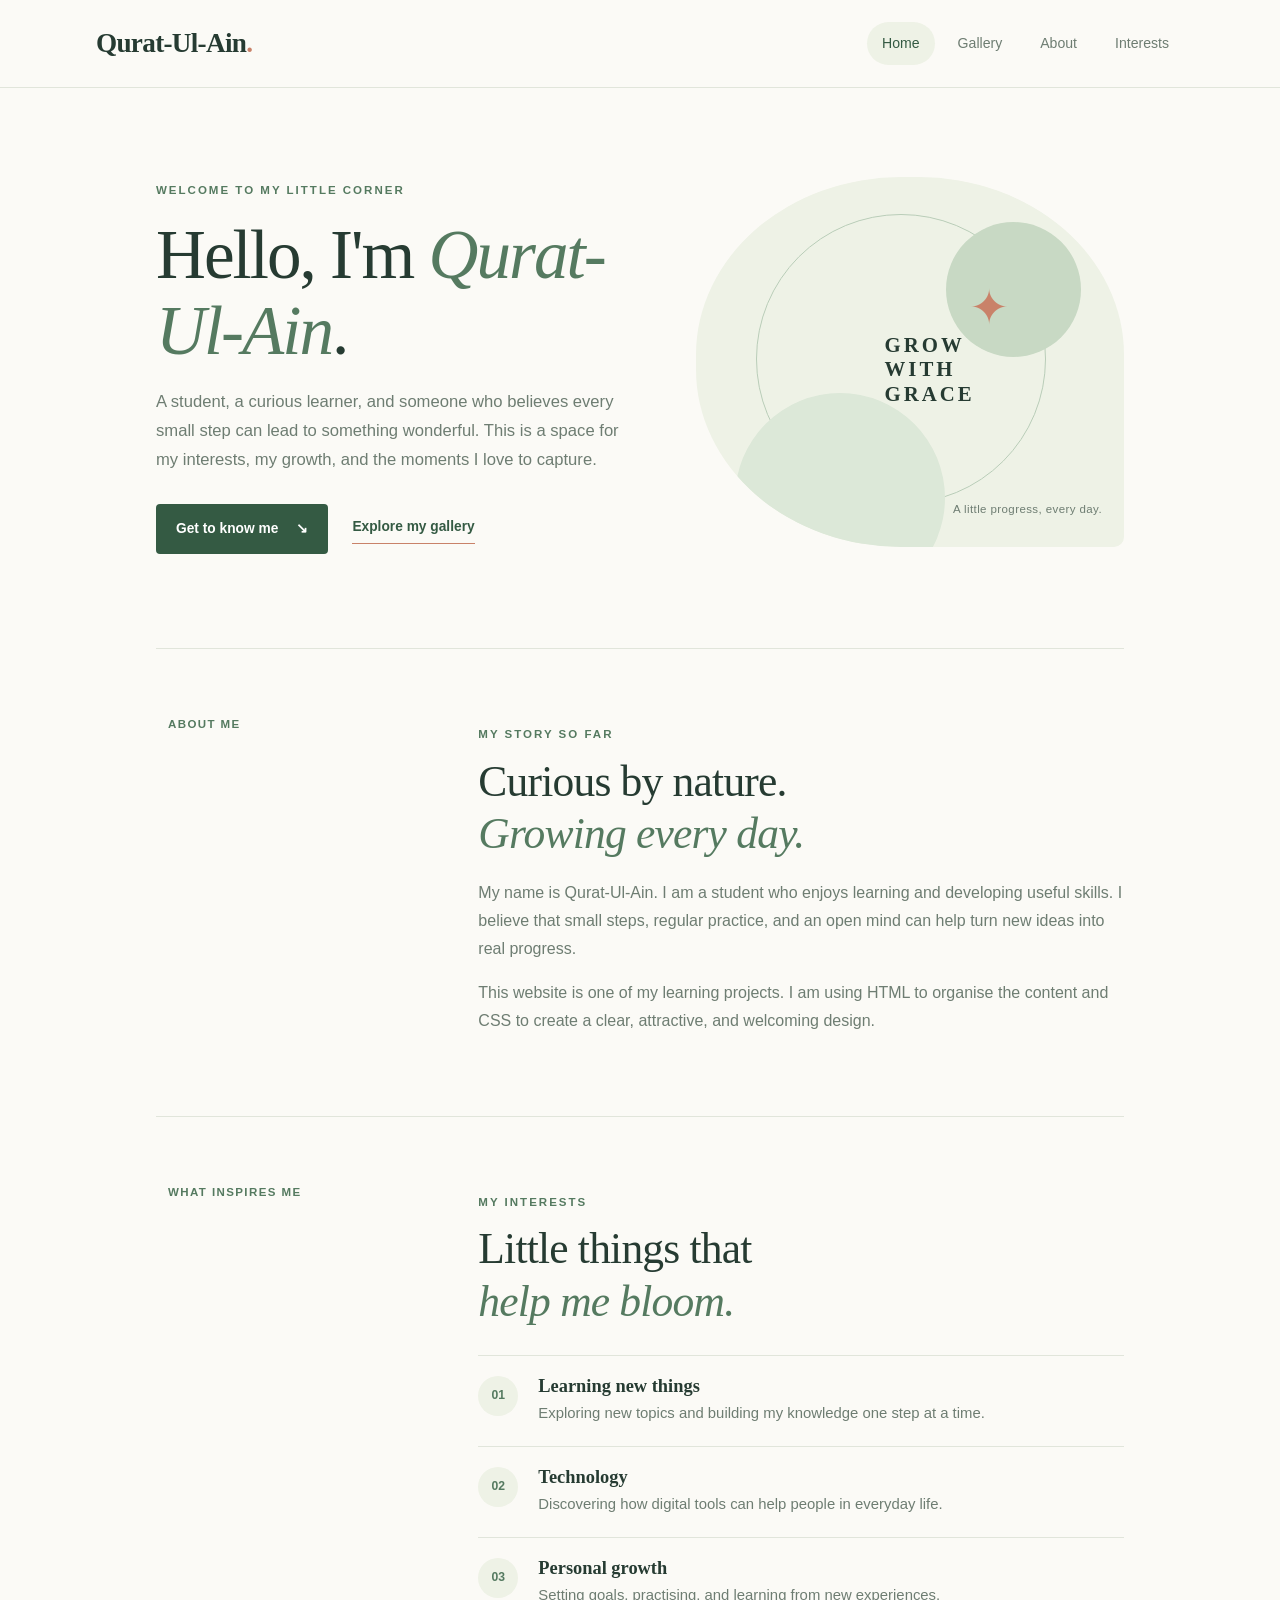
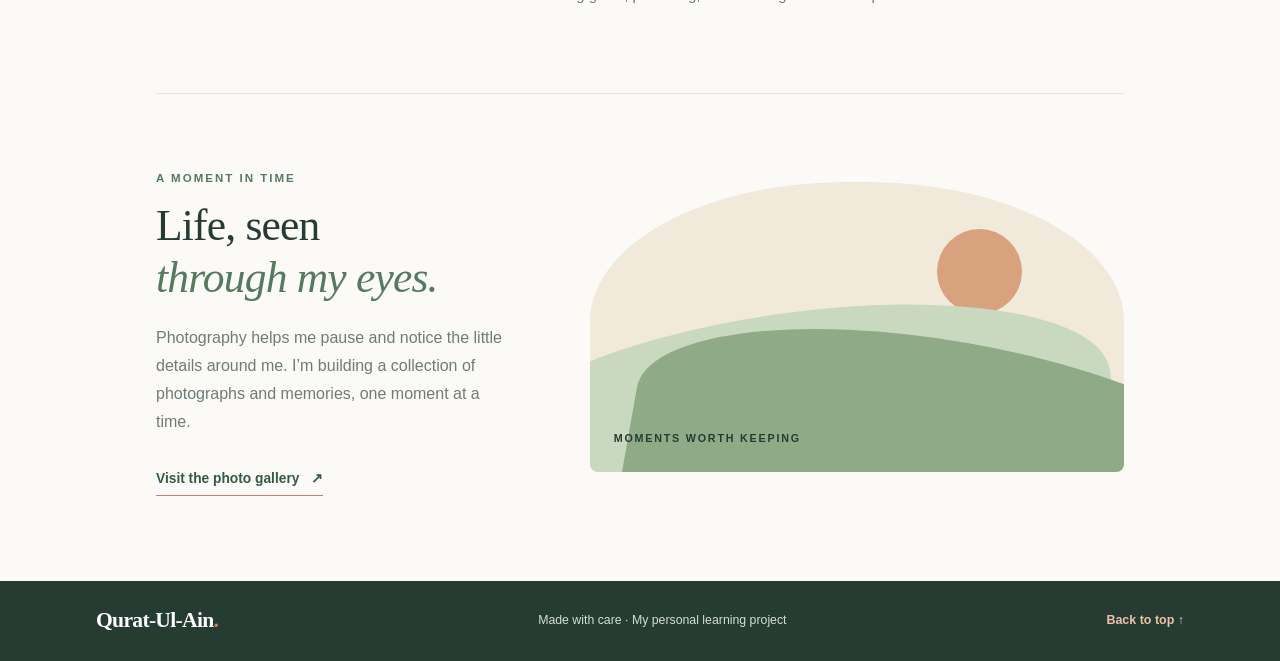
==== A3/index.html @ e38ca382 "Add files via upload" ====
<!DOCTYPE html>
<html lang="en">
<head>
  <meta charset="UTF-8">
  <meta name="viewport" content="width=device-width, initial-scale=1.0">
  <meta name="description" content="The personal website of Qurat-Ul-Ain, sharing her interests, learning journey, and photography.">
  <title>Qurat-Ul-Ain | Personal Website</title>
  <link rel="stylesheet" href="style.css">
</head>
<body>
  <header class="site-header" id="top">
    <a class="wordmark" href="index.html" aria-label="Qurat-Ul-Ain home">Qurat-Ul-Ain<span>.</span></a>
    <nav class="site-nav" aria-label="Main navigation">
      <a href="index.html" aria-current="page">Home</a>
      <a href="gallery.html">Gallery</a>
      <a href="index.html#about">About</a>
      <a href="index.html#interests">Interests</a>
    </nav>
  </header>

  <main>
    <section class="hero">
      <div class="hero-copy">
        <p class="eyebrow">WELCOME TO MY LITTLE CORNER</p>
        <h1>Hello, I'm <em>Qurat-Ul-Ain</em>.</h1>
        <p class="hero-text">A student, a curious learner, and someone who believes every small step can lead to something wonderful. This is a space for my interests, my growth, and the moments I love to capture.</p>
        <div class="hero-actions">
          <a class="button button-primary" href="#about">Get to know me <span aria-hidden="true">↘</span></a>
          <a class="text-link" href="gallery.html">Explore my gallery</a>
        </div>
      </div>
      <div class="hero-art" aria-label="Decorative illustration">
        <div class="art-orbit"></div>
        <div class="art-circle art-circle-one"></div>
        <div class="art-circle art-circle-two"></div>
        <div class="art-leaf">✦</div>
        <div class="art-note"><span>GROW</span><span>WITH</span><span>GRACE</span></div>
        <p class="art-caption">A little progress, every day.</p>
      </div>
    </section>

    <section class="content-section" id="about">
      <div class="section-label"><span></span> ABOUT ME</div>
      <div class="section-content">
        <p class="eyebrow">MY STORY SO FAR</p>
        <h2>Curious by nature.<br><em>Growing every day.</em></h2>
        <p>My name is Qurat-Ul-Ain. I am a student who enjoys learning and developing useful skills. I believe that small steps, regular practice, and an open mind can help turn new ideas into real progress.</p>
        <p>This website is one of my learning projects. I am using HTML to organise the content and CSS to create a clear, attractive, and welcoming design.</p>
      </div>
    </section>

    <section class="content-section interests" id="interests">
      <div class="section-label"><span></span> WHAT INSPIRES ME</div>
      <div class="section-content">
        <p class="eyebrow">MY INTERESTS</p>
        <h2>Little things that<br><em>help me bloom.</em></h2>
        <div class="interest-list">
          <article class="interest-item"><span class="interest-number">01</span><div><h3>Learning new things</h3><p>Exploring new topics and building my knowledge one step at a time.</p></div></article>
          <article class="interest-item"><span class="interest-number">02</span><div><h3>Technology</h3><p>Discovering how digital tools can help people in everyday life.</p></div></article>
          <article class="interest-item"><span class="interest-number">03</span><div><h3>Personal growth</h3><p>Setting goals, practising, and learning from new experiences.</p></div></article>
        </div>
      </div>
    </section>

    <section class="feature-section">
      <div class="feature-copy">
        <p class="eyebrow">A MOMENT IN TIME</p>
        <h2>Life, seen<br><em>through my eyes.</em></h2>
        <p>Photography helps me pause and notice the little details around me. I’m building a collection of photographs and memories, one moment at a time.</p>
        <a class="text-link" href="gallery.html">Visit the photo gallery <span aria-hidden="true">↗</span></a>
      </div>
      <a class="feature-art" href="gallery.html" aria-label="Visit the photo gallery">
        <div class="feature-sun"></div><div class="feature-hill hill-back"></div><div class="feature-hill hill-front"></div>
        <span class="feature-art-label">MOMENTS WORTH KEEPING</span>
      </a>
    </section>
  </main>

  <footer class="site-footer">
    <a class="footer-brand" href="index.html">Qurat-Ul-Ain<span>.</span></a>
    <p>Made with care · My personal learning project</p>
    <a href="#top" class="back-top">Back to top ↑</a>
  </footer>
</body>
</html>
---- A3/style.css ----
:root {
  --ink: #263b32;
  --muted: #6e7d72;
  --green: #557a60;
  --green-dark: #345a43;
  --sage: #dce8d8;
  --sage-light: #eef2e6;
  --paper: #fbfaf6;
  --line: #e1e5db;
  --clay: #c98269;
  --pink: #f2dfd8;
}
* { box-sizing: border-box; }
html { scroll-behavior: smooth; scroll-padding-top: 90px; }
body { margin: 0; background: var(--paper); color: var(--ink); font-family: "Trebuchet MS", Arial, sans-serif; line-height: 1.75; }
a { color: inherit; }
.site-header { min-height: 88px; padding: 18px 7.5%; display: flex; align-items: center; justify-content: space-between; gap: 24px; border-bottom: 1px solid var(--line); background: rgba(251,250,246,.96); }
.wordmark, .footer-brand { font: 700 1.7rem/1.2 Georgia, serif; text-decoration: none; letter-spacing: -.7px; white-space: nowrap; }
.wordmark span, .footer-brand span { color: var(--clay); }
.site-nav { display: flex; align-items: center; gap: 8px; flex-wrap: wrap; }
.site-nav a { text-decoration: none; padding: 9px 15px; border-radius: 999px; color: var(--muted); font-size: .88rem; transition: background .2s, color .2s; }
.site-nav a:hover, .site-nav a[aria-current="page"] { color: var(--green-dark); background: var(--sage-light); }
main { max-width: 1160px; margin: 0 auto; padding: 0 7.5%; }
.hero { display: grid; grid-template-columns: 1.05fr .95fr; gap: 7%; align-items: center; padding: 82px 0 94px; }
.eyebrow { color: var(--green); font-size: .72rem; font-weight: 700; letter-spacing: 2px; line-height: 1.5; }
.hero h1, .gallery-hero h1 { margin: 18px 0; font: 400 clamp(2.8rem, 5.4vw, 4.7rem)/1.1 Georgia, serif; letter-spacing: -2px; }
h1 em, h2 em { color: var(--green); font-weight: 400; }
.hero-text { max-width: 520px; color: var(--muted); font-size: 1.04rem; }
.hero-actions { display: flex; align-items: center; gap: 24px; flex-wrap: wrap; margin-top: 30px; }
.button { display: inline-flex; align-items: center; gap: 18px; padding: 13px 20px; border-radius: 4px; text-decoration: none; font-size: .86rem; font-weight: 700; }
.button-primary { background: var(--green-dark); color: white; }
.button-primary:hover { background: var(--green); }
.text-link { display: inline-block; color: var(--green-dark); font-size: .86rem; font-weight: 700; text-decoration: none; border-bottom: 1px solid var(--clay); padding-bottom: 4px; }
.text-link span { margin-left: 8px; }
.hero-art { min-height: 370px; position: relative; overflow: hidden; background: var(--sage-light); border-radius: 48% 48% 10px 48%; }
.art-orbit { position: absolute; width: 290px; height: 290px; left: 14%; top: 10%; border: 1px solid #b9cdb8; border-radius: 50%; }
.art-circle { position: absolute; border-radius: 50%; }
.art-circle-one { width: 210px; height: 210px; left: 9%; bottom: -15%; background: var(--sage); }
.art-circle-two { width: 135px; height: 135px; right: 10%; top: 12%; background: #c8d9c4; }
.art-leaf { position: absolute; top: 24%; right: 27%; color: var(--clay); font-size: 3rem; }
.art-note { position: absolute; top: 42%; left: 44%; display: flex; flex-direction: column; font: 700 1.3rem/1.2 Georgia, serif; letter-spacing: 3px; }
.art-caption { position: absolute; bottom: 16px; right: 22px; color: var(--muted); font-size: .72rem; letter-spacing: .4px; }
.content-section, .feature-section { display: grid; grid-template-columns: .55fr 1.45fr; gap: 8%; padding: 65px 0; border-top: 1px solid var(--line); }
.section-label { color: var(--green); font-size: .72rem; font-weight: 700; letter-spacing: 1.4px; }
.section-label span { margin-right: 12px; color: var(--clay); }
.section-content { max-width: 700px; }
.section-content h2, .feature-copy h2, .gallery-heading h2 { margin: 10px 0 20px; font: 400 clamp(2rem, 3.4vw, 3rem)/1.2 Georgia, serif; letter-spacing: -.8px; }
.section-content > p:not(.eyebrow), .feature-copy > p:not(.eyebrow) { color: var(--muted); }
.interest-list { margin-top: 28px; }
.interest-item { display: flex; gap: 20px; padding: 20px 0; border-top: 1px solid var(--line); }
.interest-number { display: grid; place-items: center; flex: 0 0 40px; width: 40px; height: 40px; border-radius: 50%; background: var(--sage-light); color: var(--green); font-size: .76rem; font-weight: 700; }
.interest-item h3 { margin: 0 0 3px; font: 700 1.15rem Georgia, serif; }
.interest-item p { margin: 0; color: var(--muted); font-size: .93rem; }
.feature-section { grid-template-columns: .8fr 1.2fr; align-items: center; padding-bottom: 85px; }
.feature-copy > p:not(.eyebrow) { max-width: 420px; }
.feature-copy .text-link { margin-top: 15px; }
.feature-art { min-height: 290px; position: relative; display: block; overflow: hidden; background: #f1e9d9; border-radius: 48% 48% 8px 8px; text-decoration: none; }
.feature-sun { position: absolute; top: 16%; right: 19%; width: 85px; height: 85px; border-radius: 50%; background: #d9a27e; }
.feature-hill { position: absolute; bottom: -15%; width: 120%; height: 70%; border-radius: 50% 50% 0 0; }
.hill-back { left: -22%; background: #c9d9bf; transform: rotate(-8deg); }
.hill-front { right: -28%; bottom: -25%; background: #8eaa86; transform: rotate(10deg); }
.feature-art-label { position: absolute; left: 24px; bottom: 24px; color: var(--ink); font-size: .67rem; font-weight: 700; letter-spacing: 1.8px; }
.site-footer { display: flex; justify-content: space-between; align-items: center; gap: 20px; padding: 27px 7.5%; background: var(--ink); color: white; }
.footer-brand { font-size: 1.35rem; }
.site-footer p { margin: 0; color: #d4dfd3; font-size: .77rem; }
.back-top { color: #edc2a9; text-decoration: none; font-size: .78rem; font-weight: 700; white-space: nowrap; }
/* Gallery page */
.gallery-hero { position: relative; overflow: hidden; padding: 76px 0 65px; border-bottom: 1px solid var(--line); }
.gallery-hero h1 { max-width: 700px; }
.gallery-hero > p:not(.eyebrow) { max-width: 600px; color: var(--muted); }
.gallery-flower { position: absolute; right: 5%; top: 15%; color: var(--clay); font-size: 8rem; opacity: .65; transform: rotate(-12deg); }
.gallery-section { padding: 55px 0 80px; }
.gallery-heading { display: flex; justify-content: space-between; align-items: end; gap: 20px; margin-bottom: 28px; }
.gallery-heading h2 { margin-bottom: 0; }
.gallery-count { color: var(--muted); font-size: .75rem; letter-spacing: 1.5px; }
.gallery-grid { display: grid; grid-template-columns: repeat(3, minmax(0, 1fr)); gap: 28px 22px; align-items: start; }
.gallery-card { margin: 0; min-width: 0; }
.gallery-card img, .image-fallback { width: 100%; height: 250px; object-fit: cover; border-radius: 7px; background: var(--sage-light); }
.gallery-card.gallery-tall img, .gallery-card.gallery-tall .image-fallback { height: 330px; }
.image-fallback { display: none; flex-direction: column; align-items: center; justify-content: center; padding: 18px; text-align: center; color: var(--green-dark); }
.image-fallback span { font-size: 2.5rem; color: var(--clay); line-height: 1.2; }
.image-fallback strong { margin-top: 10px; font: 400 1.25rem Georgia, serif; }
.image-fallback small { margin-top: 7px; color: var(--muted); font-size: .72rem; }
.fallback-sage { background: #e3ebdf; }
.fallback-clay { background: #f1e0d8; }
.fallback-cream { background: #f1ead9; }
.fallback-pink { background: #f1e4e5; }
.gallery-card figcaption { display: flex; gap: 13px; align-items: start; padding: 14px 2px 0; }
.gallery-card figcaption > span { color: var(--clay); font-size: .73rem; font-weight: 700; }
.gallery-card figcaption strong, .gallery-card figcaption small { display: block; }
.gallery-card figcaption strong { font: 700 1rem Georgia, serif; }
.gallery-card figcaption small { margin-top: 3px; color: var(--muted); font-size: .75rem; }
.gallery-note { margin-top: 35px; padding: 16px 20px; background: var(--sage-light); color: var(--muted); font-size: .82rem; border-left: 3px solid var(--green); }
code { padding: 2px 5px; background: white; border-radius: 3px; }
@media (max-width: 760px) {
  .site-header { padding: 17px 6%; align-items: flex-start; flex-direction: column; gap: 12px; }
  .site-nav { gap: 3px; }
  .site-nav a { padding: 8px 11px; font-size: .82rem; }
  main { padding: 0 6%; }
  .hero { grid-template-columns: 1fr; gap: 35px; padding: 55px 0 65px; }
  .hero-art { min-height: 285px; }
  .content-section, .feature-section { grid-template-columns: 1fr; gap: 22px; padding: 48px 0; }
  .feature-art { min-height: 250px; }
  .gallery-hero { padding: 55px 0 45px; }
  .gallery-flower { right: 0; top: 12%; font-size: 5rem; opacity: .35; }
  .gallery-grid { grid-template-columns: repeat(2, minmax(0, 1fr)); gap: 24px 15px; }
  .gallery-card img, .image-fallback { height: 220px; }
  .gallery-card.gallery-tall img, .gallery-card.gallery-tall .image-fallback { height: 270px; }
  .site-footer { padding: 24px 6%; align-items: flex-start; flex-direction: column; gap: 10px; }
}
@media (max-width: 480px) {
  .wordmark { font-size: 1.55rem; }
  .hero h1, .gallery-hero h1 { font-size: 2.65rem; }
  .hero-actions { align-items: flex-start; flex-direction: column; gap: 16px; }
  .gallery-grid { grid-template-columns: 1fr; }
  .gallery-card img, .image-fallback, .gallery-card.gallery-tall img, .gallery-card.gallery-tall .image-fallback { height: 290px; }
  .gallery-heading { align-items: flex-start; flex-direction: column; }
}
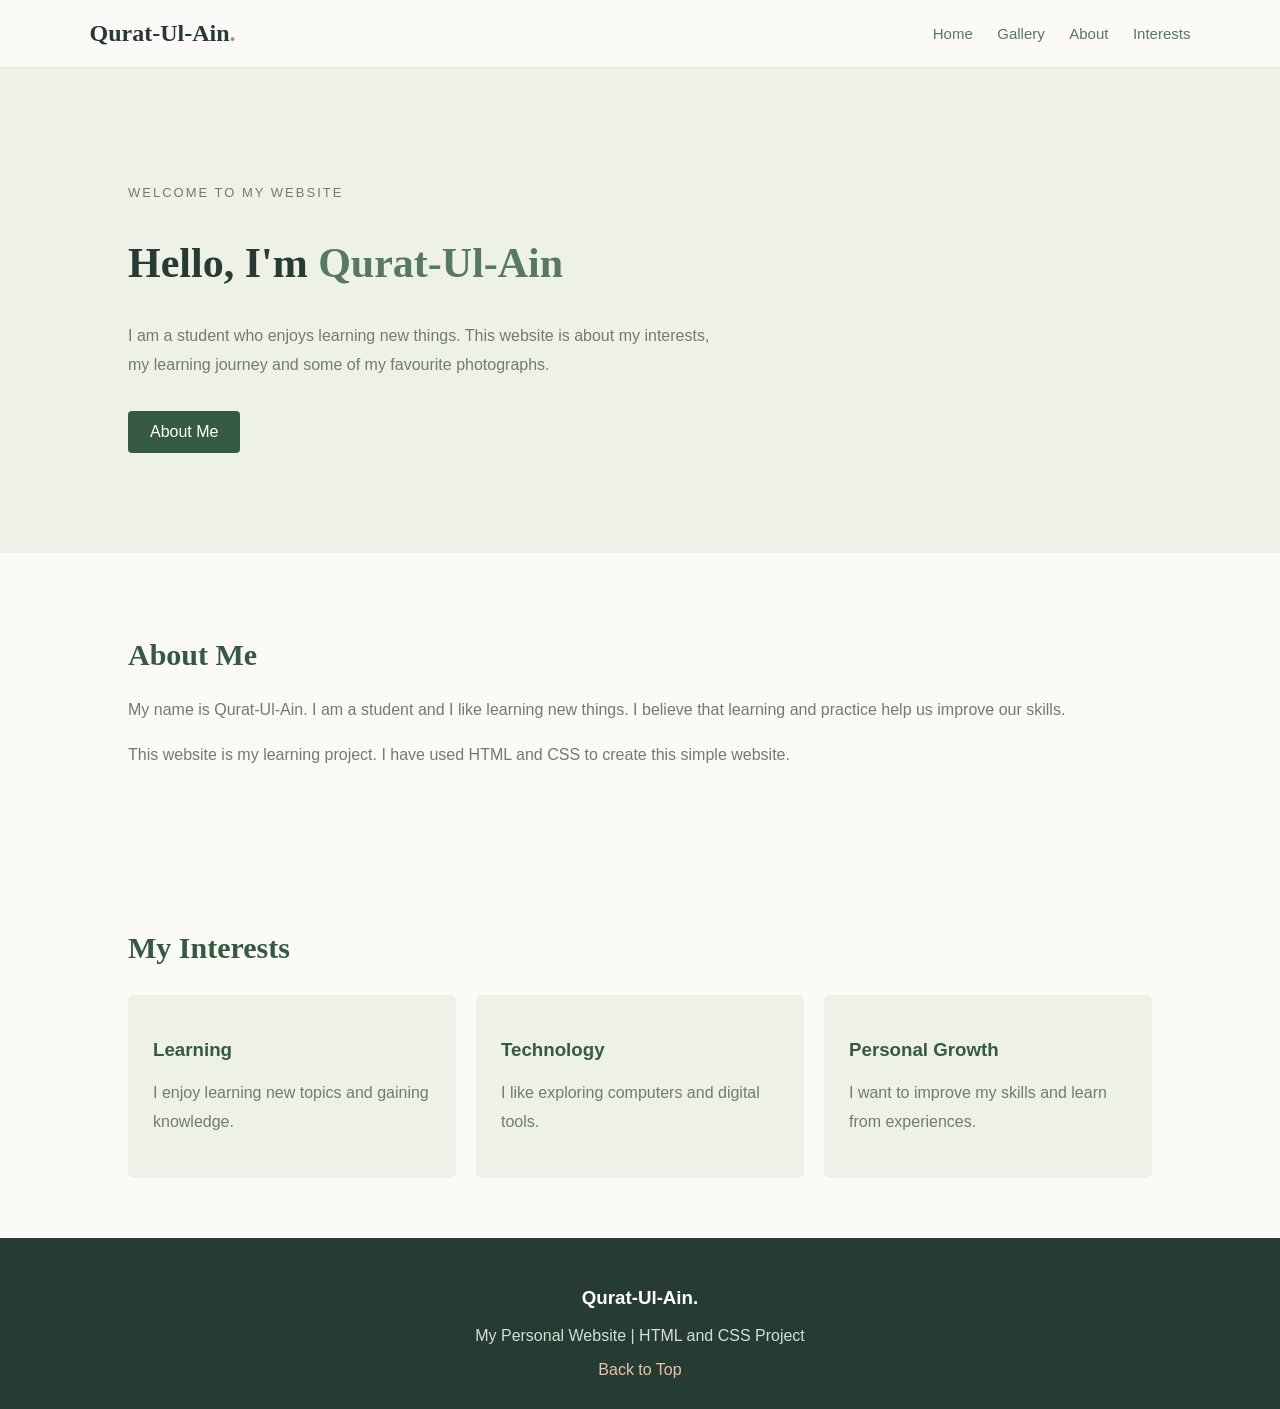
==== commit 28280311: "Add files via upload" ====
--- a/A3/index.html
+++ b/A3/index.html
@@ -1,85 +1,109 @@
+
 <!DOCTYPE html>
 <html lang="en">
 <head>
-  <meta charset="UTF-8">
-  <meta name="viewport" content="width=device-width, initial-scale=1.0">
-  <meta name="description" content="The personal website of Qurat-Ul-Ain, sharing her interests, learning journey, and photography.">
-  <title>Qurat-Ul-Ain | Personal Website</title>
-  <link rel="stylesheet" href="style.css">
+    <meta charset="UTF-8">
+    <meta name="viewport" content="width=device-width, initial-scale=1.0">
+
+    <title>Qurat-Ul-Ain | Home</title>
+
+    <link rel="stylesheet" href="style.css">
 </head>
+
 <body>
-  <header class="site-header" id="top">
-    <a class="wordmark" href="index.html" aria-label="Qurat-Ul-Ain home">Qurat-Ul-Ain<span>.</span></a>
-    <nav class="site-nav" aria-label="Main navigation">
-      <a href="index.html" aria-current="page">Home</a>
-      <a href="gallery.html">Gallery</a>
-      <a href="index.html#about">About</a>
-      <a href="index.html#interests">Interests</a>
-    </nav>
-  </header>
 
-  <main>
-    <section class="hero">
-      <div class="hero-copy">
-        <p class="eyebrow">WELCOME TO MY LITTLE CORNER</p>
-        <h1>Hello, I'm <em>Qurat-Ul-Ain</em>.</h1>
-        <p class="hero-text">A student, a curious learner, and someone who believes every small step can lead to something wonderful. This is a space for my interests, my growth, and the moments I love to capture.</p>
-        <div class="hero-actions">
-          <a class="button button-primary" href="#about">Get to know me <span aria-hidden="true">↘</span></a>
-          <a class="text-link" href="gallery.html">Explore my gallery</a>
+    <!-- Navigation Bar -->
+    <header>
+        <h2>Qurat-Ul-Ain<span>.</span></h2>
+
+        <nav>
+            <a href="index.html">Home</a>
+            <a href="gallery.html">Gallery</a>
+            <a href="#about">About</a>
+            <a href="#interests">Interests</a>
+        </nav>
+    </header>
+
+    <!-- Home Section -->
+    <section class="home" id="home">
+
+        <div class="home-text">
+            <p class="small-heading">WELCOME TO MY WEBSITE</p>
+
+            <h1>Hello, I'm <span>Qurat-Ul-Ain</span></h1>
+
+            <p>
+                I am a student who enjoys learning new things.
+                This website is about my interests, my learning
+                journey and some of my favourite photographs.
+            </p>
+
+            <a href="#about" class="btn">About Me</a>
         </div>
-      </div>
-      <div class="hero-art" aria-label="Decorative illustration">
-        <div class="art-orbit"></div>
-        <div class="art-circle art-circle-one"></div>
-        <div class="art-circle art-circle-two"></div>
-        <div class="art-leaf">✦</div>
-        <div class="art-note"><span>GROW</span><span>WITH</span><span>GRACE</span></div>
-        <p class="art-caption">A little progress, every day.</p>
-      </div>
+
     </section>
 
-    <section class="content-section" id="about">
-      <div class="section-label"><span></span> ABOUT ME</div>
-      <div class="section-content">
-        <p class="eyebrow">MY STORY SO FAR</p>
-        <h2>Curious by nature.<br><em>Growing every day.</em></h2>
-        <p>My name is Qurat-Ul-Ain. I am a student who enjoys learning and developing useful skills. I believe that small steps, regular practice, and an open mind can help turn new ideas into real progress.</p>
-        <p>This website is one of my learning projects. I am using HTML to organise the content and CSS to create a clear, attractive, and welcoming design.</p>
-      </div>
+    <!-- About Section -->
+    <section id="about">
+
+        <h2>About Me</h2>
+
+        <p>
+            My name is Qurat-Ul-Ain. I am a student and I like
+            learning new things. I believe that learning and
+            practice help us improve our skills.
+        </p>
+
+        <p>
+            This website is my learning project. I have used
+            HTML and CSS to create this simple website.
+        </p>
+
     </section>
 
-    <section class="content-section interests" id="interests">
-      <div class="section-label"><span></span> WHAT INSPIRES ME</div>
-      <div class="section-content">
-        <p class="eyebrow">MY INTERESTS</p>
-        <h2>Little things that<br><em>help me bloom.</em></h2>
-        <div class="interest-list">
-          <article class="interest-item"><span class="interest-number">01</span><div><h3>Learning new things</h3><p>Exploring new topics and building my knowledge one step at a time.</p></div></article>
-          <article class="interest-item"><span class="interest-number">02</span><div><h3>Technology</h3><p>Discovering how digital tools can help people in everyday life.</p></div></article>
-          <article class="interest-item"><span class="interest-number">03</span><div><h3>Personal growth</h3><p>Setting goals, practising, and learning from new experiences.</p></div></article>
+    <!-- Interests Section -->
+    <section id="interests">
+
+        <h2>My Interests</h2>
+
+        <div class="interest-container">
+
+            <div class="interest-box">
+                <h3>Learning</h3>
+                <p>
+                    I enjoy learning new topics and gaining knowledge.
+                </p>
+            </div>
+
+            <div class="interest-box">
+                <h3>Technology</h3>
+                <p>
+                    I like exploring computers and digital tools.
+                </p>
+            </div>
+
+            <div class="interest-box">
+                <h3>Personal Growth</h3>
+                <p>
+                    I want to improve my skills and learn from experiences.
+                </p>
+            </div>
+
         </div>
-      </div>
+
     </section>
 
-    <section class="feature-section">
-      <div class="feature-copy">
-        <p class="eyebrow">A MOMENT IN TIME</p>
-        <h2>Life, seen<br><em>through my eyes.</em></h2>
-        <p>Photography helps me pause and notice the little details around me. I’m building a collection of photographs and memories, one moment at a time.</p>
-        <a class="text-link" href="gallery.html">Visit the photo gallery <span aria-hidden="true">↗</span></a>
-      </div>
-      <a class="feature-art" href="gallery.html" aria-label="Visit the photo gallery">
-        <div class="feature-sun"></div><div class="feature-hill hill-back"></div><div class="feature-hill hill-front"></div>
-        <span class="feature-art-label">MOMENTS WORTH KEEPING</span>
-      </a>
-    </section>
-  </main>
+  
+    <!-- Footer -->
+    <footer>
 
-  <footer class="site-footer">
-    <a class="footer-brand" href="index.html">Qurat-Ul-Ain<span>.</span></a>
-    <p>Made with care · My personal learning project</p>
-    <a href="#top" class="back-top">Back to top ↑</a>
-  </footer>
+        <h3>Qurat-Ul-Ain.</h3>
+
+        <p>My Personal Website | HTML and CSS Project</p>
+
+        <a href="#home">Back to Top</a>
+
+    </footer>
+
 </body>
 </html>
--- a/A3/style.css
+++ b/A3/style.css
@@ -1,118 +1,251 @@
-:root {
-  --ink: #263b32;
-  --muted: #6e7d72;
-  --green: #557a60;
-  --green-dark: #345a43;
-  --sage: #dce8d8;
-  --sage-light: #eef2e6;
-  --paper: #fbfaf6;
-  --line: #e1e5db;
-  --clay: #c98269;
-  --pink: #f2dfd8;
-}
-* { box-sizing: border-box; }
-html { scroll-behavior: smooth; scroll-padding-top: 90px; }
-body { margin: 0; background: var(--paper); color: var(--ink); font-family: "Trebuchet MS", Arial, sans-serif; line-height: 1.75; }
-a { color: inherit; }
-.site-header { min-height: 88px; padding: 18px 7.5%; display: flex; align-items: center; justify-content: space-between; gap: 24px; border-bottom: 1px solid var(--line); background: rgba(251,250,246,.96); }
-.wordmark, .footer-brand { font: 700 1.7rem/1.2 Georgia, serif; text-decoration: none; letter-spacing: -.7px; white-space: nowrap; }
-.wordmark span, .footer-brand span { color: var(--clay); }
-.site-nav { display: flex; align-items: center; gap: 8px; flex-wrap: wrap; }
-.site-nav a { text-decoration: none; padding: 9px 15px; border-radius: 999px; color: var(--muted); font-size: .88rem; transition: background .2s, color .2s; }
-.site-nav a:hover, .site-nav a[aria-current="page"] { color: var(--green-dark); background: var(--sage-light); }
-main { max-width: 1160px; margin: 0 auto; padding: 0 7.5%; }
-.hero { display: grid; grid-template-columns: 1.05fr .95fr; gap: 7%; align-items: center; padding: 82px 0 94px; }
-.eyebrow { color: var(--green); font-size: .72rem; font-weight: 700; letter-spacing: 2px; line-height: 1.5; }
-.hero h1, .gallery-hero h1 { margin: 18px 0; font: 400 clamp(2.8rem, 5.4vw, 4.7rem)/1.1 Georgia, serif; letter-spacing: -2px; }
-h1 em, h2 em { color: var(--green); font-weight: 400; }
-.hero-text { max-width: 520px; color: var(--muted); font-size: 1.04rem; }
-.hero-actions { display: flex; align-items: center; gap: 24px; flex-wrap: wrap; margin-top: 30px; }
-.button { display: inline-flex; align-items: center; gap: 18px; padding: 13px 20px; border-radius: 4px; text-decoration: none; font-size: .86rem; font-weight: 700; }
-.button-primary { background: var(--green-dark); color: white; }
-.button-primary:hover { background: var(--green); }
-.text-link { display: inline-block; color: var(--green-dark); font-size: .86rem; font-weight: 700; text-decoration: none; border-bottom: 1px solid var(--clay); padding-bottom: 4px; }
-.text-link span { margin-left: 8px; }
-.hero-art { min-height: 370px; position: relative; overflow: hidden; background: var(--sage-light); border-radius: 48% 48% 10px 48%; }
-.art-orbit { position: absolute; width: 290px; height: 290px; left: 14%; top: 10%; border: 1px solid #b9cdb8; border-radius: 50%; }
-.art-circle { position: absolute; border-radius: 50%; }
-.art-circle-one { width: 210px; height: 210px; left: 9%; bottom: -15%; background: var(--sage); }
-.art-circle-two { width: 135px; height: 135px; right: 10%; top: 12%; background: #c8d9c4; }
-.art-leaf { position: absolute; top: 24%; right: 27%; color: var(--clay); font-size: 3rem; }
-.art-note { position: absolute; top: 42%; left: 44%; display: flex; flex-direction: column; font: 700 1.3rem/1.2 Georgia, serif; letter-spacing: 3px; }
-.art-caption { position: absolute; bottom: 16px; right: 22px; color: var(--muted); font-size: .72rem; letter-spacing: .4px; }
-.content-section, .feature-section { display: grid; grid-template-columns: .55fr 1.45fr; gap: 8%; padding: 65px 0; border-top: 1px solid var(--line); }
-.section-label { color: var(--green); font-size: .72rem; font-weight: 700; letter-spacing: 1.4px; }
-.section-label span { margin-right: 12px; color: var(--clay); }
-.section-content { max-width: 700px; }
-.section-content h2, .feature-copy h2, .gallery-heading h2 { margin: 10px 0 20px; font: 400 clamp(2rem, 3.4vw, 3rem)/1.2 Georgia, serif; letter-spacing: -.8px; }
-.section-content > p:not(.eyebrow), .feature-copy > p:not(.eyebrow) { color: var(--muted); }
-.interest-list { margin-top: 28px; }
-.interest-item { display: flex; gap: 20px; padding: 20px 0; border-top: 1px solid var(--line); }
-.interest-number { display: grid; place-items: center; flex: 0 0 40px; width: 40px; height: 40px; border-radius: 50%; background: var(--sage-light); color: var(--green); font-size: .76rem; font-weight: 700; }
-.interest-item h3 { margin: 0 0 3px; font: 700 1.15rem Georgia, serif; }
-.interest-item p { margin: 0; color: var(--muted); font-size: .93rem; }
-.feature-section { grid-template-columns: .8fr 1.2fr; align-items: center; padding-bottom: 85px; }
-.feature-copy > p:not(.eyebrow) { max-width: 420px; }
-.feature-copy .text-link { margin-top: 15px; }
-.feature-art { min-height: 290px; position: relative; display: block; overflow: hidden; background: #f1e9d9; border-radius: 48% 48% 8px 8px; text-decoration: none; }
-.feature-sun { position: absolute; top: 16%; right: 19%; width: 85px; height: 85px; border-radius: 50%; background: #d9a27e; }
-.feature-hill { position: absolute; bottom: -15%; width: 120%; height: 70%; border-radius: 50% 50% 0 0; }
-.hill-back { left: -22%; background: #c9d9bf; transform: rotate(-8deg); }
-.hill-front { right: -28%; bottom: -25%; background: #8eaa86; transform: rotate(10deg); }
-.feature-art-label { position: absolute; left: 24px; bottom: 24px; color: var(--ink); font-size: .67rem; font-weight: 700; letter-spacing: 1.8px; }
-.site-footer { display: flex; justify-content: space-between; align-items: center; gap: 20px; padding: 27px 7.5%; background: var(--ink); color: white; }
-.footer-brand { font-size: 1.35rem; }
-.site-footer p { margin: 0; color: #d4dfd3; font-size: .77rem; }
-.back-top { color: #edc2a9; text-decoration: none; font-size: .78rem; font-weight: 700; white-space: nowrap; }
-/* Gallery page */
-.gallery-hero { position: relative; overflow: hidden; padding: 76px 0 65px; border-bottom: 1px solid var(--line); }
-.gallery-hero h1 { max-width: 700px; }
-.gallery-hero > p:not(.eyebrow) { max-width: 600px; color: var(--muted); }
-.gallery-flower { position: absolute; right: 5%; top: 15%; color: var(--clay); font-size: 8rem; opacity: .65; transform: rotate(-12deg); }
-.gallery-section { padding: 55px 0 80px; }
-.gallery-heading { display: flex; justify-content: space-between; align-items: end; gap: 20px; margin-bottom: 28px; }
-.gallery-heading h2 { margin-bottom: 0; }
-.gallery-count { color: var(--muted); font-size: .75rem; letter-spacing: 1.5px; }
-.gallery-grid { display: grid; grid-template-columns: repeat(3, minmax(0, 1fr)); gap: 28px 22px; align-items: start; }
-.gallery-card { margin: 0; min-width: 0; }
-.gallery-card img, .image-fallback { width: 100%; height: 250px; object-fit: cover; border-radius: 7px; background: var(--sage-light); }
-.gallery-card.gallery-tall img, .gallery-card.gallery-tall .image-fallback { height: 330px; }
-.image-fallback { display: none; flex-direction: column; align-items: center; justify-content: center; padding: 18px; text-align: center; color: var(--green-dark); }
-.image-fallback span { font-size: 2.5rem; color: var(--clay); line-height: 1.2; }
-.image-fallback strong { margin-top: 10px; font: 400 1.25rem Georgia, serif; }
-.image-fallback small { margin-top: 7px; color: var(--muted); font-size: .72rem; }
-.fallback-sage { background: #e3ebdf; }
-.fallback-clay { background: #f1e0d8; }
-.fallback-cream { background: #f1ead9; }
-.fallback-pink { background: #f1e4e5; }
-.gallery-card figcaption { display: flex; gap: 13px; align-items: start; padding: 14px 2px 0; }
-.gallery-card figcaption > span { color: var(--clay); font-size: .73rem; font-weight: 700; }
-.gallery-card figcaption strong, .gallery-card figcaption small { display: block; }
-.gallery-card figcaption strong { font: 700 1rem Georgia, serif; }
-.gallery-card figcaption small { margin-top: 3px; color: var(--muted); font-size: .75rem; }
-.gallery-note { margin-top: 35px; padding: 16px 20px; background: var(--sage-light); color: var(--muted); font-size: .82rem; border-left: 3px solid var(--green); }
-code { padding: 2px 5px; background: white; border-radius: 3px; }
-@media (max-width: 760px) {
-  .site-header { padding: 17px 6%; align-items: flex-start; flex-direction: column; gap: 12px; }
-  .site-nav { gap: 3px; }
-  .site-nav a { padding: 8px 11px; font-size: .82rem; }
-  main { padding: 0 6%; }
-  .hero { grid-template-columns: 1fr; gap: 35px; padding: 55px 0 65px; }
-  .hero-art { min-height: 285px; }
-  .content-section, .feature-section { grid-template-columns: 1fr; gap: 22px; padding: 48px 0; }
-  .feature-art { min-height: 250px; }
-  .gallery-hero { padding: 55px 0 45px; }
-  .gallery-flower { right: 0; top: 12%; font-size: 5rem; opacity: .35; }
-  .gallery-grid { grid-template-columns: repeat(2, minmax(0, 1fr)); gap: 24px 15px; }
-  .gallery-card img, .image-fallback { height: 220px; }
-  .gallery-card.gallery-tall img, .gallery-card.gallery-tall .image-fallback { height: 270px; }
-  .site-footer { padding: 24px 6%; align-items: flex-start; flex-direction: column; gap: 10px; }
-}
+
+/* Basic Settings */
+* {
+    box-sizing: border-box;
+}
+
+html {
+    scroll-behavior: smooth;
+}
+
+body {
+    margin: 0;
+    font-family: Arial, sans-serif;
+    background-color: #fbfaf6;
+    color: #263b32;
+}
+
+/* Navigation Bar */
+header {
+    background-color: #fbfaf6;
+    padding: 20px 7%;
+    display: flex;
+    justify-content: space-between;
+    align-items: center;
+    border-bottom: 1px solid #e1e5db;
+}
+
+header h2 {
+    font-family: Georgia, serif;
+    margin: 0;
+}
+
+header h2 span {
+    color: #c98269;
+}
+
+nav a {
+    text-decoration: none;
+    color: #557a60;
+    margin-left: 20px;
+    font-size: 15px;
+}
+
+nav a:hover {
+    color: #345a43;
+}
+
+/* Home Section */
+.home {
+    padding: 100px 10%;
+    background-color: #eef2e6;
+    min-height: 400px;
+    display: flex;
+    align-items: center;
+}
+
+.home-text {
+    max-width: 600px;
+}
+
+.small-heading {
+    color: #557a60;
+    letter-spacing: 2px;
+    font-size: 13px;
+}
+
+.home h1 {
+    font-size: 42px;
+    font-family: Georgia, serif;
+}
+
+.home h1 span {
+    color: #557a60;
+}
+
+.home-text p {
+    color: #6e7d72;
+    line-height: 1.8;
+}
+
+/* Buttons */
+.btn {
+    display: inline-block;
+    background-color: #345a43;
+    color: white;
+    padding: 12px 22px;
+    text-decoration: none;
+    margin-top: 15px;
+    border-radius: 4px;
+}
+
+.btn:hover {
+    background-color: #557a60;
+}
+
+/* Common Sections */
+section:not(.home) {
+    padding: 60px 10%;
+}
+
+section h2 {
+    font-family: Georgia, serif;
+    font-size: 30px;
+    color: #345a43;
+}
+
+section p {
+    line-height: 1.8;
+    color: #6e7d72;
+}
+
+/* Interests */
+.interest-container {
+    display: flex;
+    gap: 20px;
+    margin-top: 30px;
+}
+
+.interest-box {
+    background-color: #eef2e6;
+    padding: 25px;
+    flex: 1;
+    border-radius: 6px;
+}
+
+.interest-box h3 {
+    color: #345a43;
+}
+
+/* Gallery Link Section */
+.gallery-link {
+    background-color: #f2dfd8;
+}
+
+/* Gallery Page Introduction */
+.gallery-hero {
+    background-color: #eef2e6;
+    padding: 70px 10%;
+}
+
+.gallery-hero h1 {
+    font-family: Georgia, serif;
+    font-size: 42px;
+    color: #345a43;
+}
+
+.gallery-hero p {
+    max-width: 600px;
+}
+
+/* Gallery Images */
+.gallery-section {
+    padding: 60px 10%;
+}
+
+.gallery-container {
+    display: flex;
+    flex-wrap: wrap;
+    gap: 20px;
+    margin-top: 30px;
+}
+
+.gallery-box {
+    width: calc(33.33% - 14px);
+    background-color: #dce8d8;
+    padding: 10px;
+    border-radius: 6px;
+}
+
+.gallery-box img {
+    width: 100%;
+    height: 220px;
+    object-fit: cover;
+    border-radius: 5px;
+}
+
+.gallery-box h3 {
+    color: #345a43;
+    font-size: 17px;
+}
+
+.gallery-box p {
+    font-size: 14px;
+}
+
+/* Footer */
+footer {
+    background-color: #263b32;
+    color: white;
+    text-align: center;
+    padding: 30px;
+}
+
+footer p {
+    color: #d4dfd3;
+}
+
+footer a {
+    color: #edc2a9;
+    text-decoration: none;
+}
+
+/* Mobile Design */
+@media (max-width: 700px) {
+
+    header {
+        flex-direction: column;
+        gap: 15px;
+    }
+
+    nav a {
+        margin: 5px;
+    }
+
+    .home {
+        padding: 60px 7%;
+    }
+
+    .home h1 {
+        font-size: 32px;
+    }
+
+    section:not(.home) {
+        padding: 40px 7%;
+    }
+
+    .interest-container {
+        flex-direction: column;
+    }
+
+    .gallery-box {
+        width: calc(50% - 10px);
+    }
+
+    .gallery-hero {
+        padding: 50px 7%;
+    }
+
+    .gallery-hero h1 {
+        font-size: 32px;
+    }
+}
+
+/* Small Mobile Screens */
 @media (max-width: 480px) {
-  .wordmark { font-size: 1.55rem; }
-  .hero h1, .gallery-hero h1 { font-size: 2.65rem; }
-  .hero-actions { align-items: flex-start; flex-direction: column; gap: 16px; }
-  .gallery-grid { grid-template-columns: 1fr; }
-  .gallery-card img, .image-fallback, .gallery-card.gallery-tall img, .gallery-card.gallery-tall .image-fallback { height: 290px; }
-  .gallery-heading { align-items: flex-start; flex-direction: column; }
-}
+
+    .gallery-box {
+        width: 100%;
+    }
+
+}
